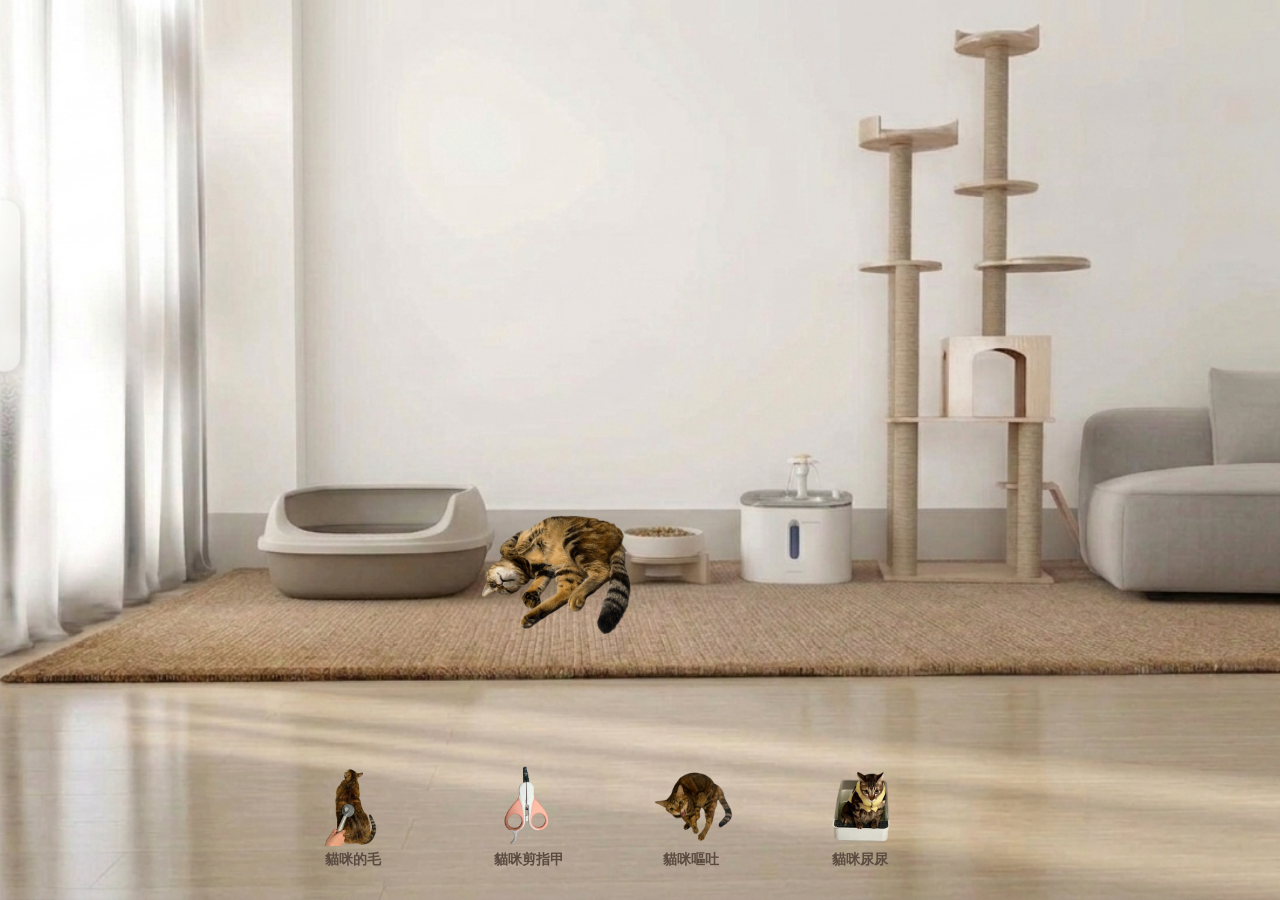
==== report.html @ ec7f3170 "重新上傳" ====
<!DOCTYPE html>
<html lang="zh-TW">

<head>
    <meta charset="UTF-8">
    <meta name="viewport" content="width=device-width, initial-scale=1.0">
    <title>Your report</title>
    <link rel="icon" href="./img/icon.png">
    <script src="./jquery.js"></script>
    <link rel="stylesheet" href="./Index.css">
</head>

<body>
    <div class="roombackground">
        <ul style="list-style-type: none;" class="cost">
            <li id="result">
                <img src="./img/report.png"><br>
                結算<br>報告
            </li>
            <li id="comeback">
                <img src="./img/back.png"><br>
                返回<br>遊戲
            </li>
        </ul>

        <div class="catroom">
            <img src="./img/happy.png" id="happyCat">
        </div>

        <div class="room">
            <div class="funButton">
                <div class="knowledgebtn" data-type="fur"><img src="./img/fur.png" id="fur" title=點擊獲得&#10;更多小知識>
                <br><span class="btntext">貓咪的毛</span></div>
                <div class="knowledgebtn" data-type="nail"><img src="./img/nail.png" id="nail" title=點擊獲得&#10;更多小知識>
                <br><span class="btntext">貓咪剪指甲</span></div>
                <div class="knowledgebtn" data-type="vomit"><img src="./img/vomit.png" id="vomit" title=點獲得更多&#10;小知識>                <br><span class="btntext">貓咪嘔吐</span></div>
                <div class="knowledgebtn" data-type="pee"><img src="./img/pee.png" id="pee" title=點擊獲得&#10;更多小知識>
                <br><span class="btntext">貓咪尿尿</span></div>
            </div>
        </div>

        <div id="knowledge" class="knw" style="display:none;">
            <div class="knwcontent">
                <h2 id="knwTitle" style="color: #5a4b41;"></h2>
                <img id="knwImg" src="" alt="知識圖片" style="width:100%; margin:10px 0;">
                <p id="knwText"></p>
                <button class="knwclosebtn" onclick="$('#knowledge').fadeOut()">close</button>
            </div>
        </div>


        <div id="report" class="rep" style="display:none;">
            <div class="repcontent">
                <p id="repText"></p>
                <button id="closebtn" onclick="$('#report').fadeOut()">✘</button>
            </div>
        </div>
    </div>

    <!-- <script src="./Index.js"></script> -->
    <script src="./report.js"></script>

</body>

</html>
---- Index.css ----
html,
body {
    margin: 0;
    padding: 0;
    width: 100%;
    height: 100%;
    overflow: hidden;
    background-color: #000;
}

.roombackground {
    /* 忽略父元素固定位置 */
    position: fixed;
    top: 0;
    left: 0;
    /* 螢幕的百分比 */
    width: 100vw;
    height: 100vh;
    background-image: url('./img/background.png');
    background-size: cover;
    background-position: center;
    /* 類似圖層的排序數字大越前 */
    z-index: 1;
}

.room {
    position: fixed;
    top: 0;
    left: 0;
    width: 100vw;
    height: 100vh;
    z-index: 9999;
    /* 讓介面以外的地方可以點擊後方 */
    pointer-events: none;
}

.catroom {
    /* 這個容器具有固定的比例，但會隨父層自動縮放 */
    position: fixed;
    top: 50%;
    left: 50%;
    transform: translate(-50%, -50%);
    width: 100%;
    max-width: 1911px;
    /* 寬高比 */
    aspect-ratio: 1365 / 768;
    z-index: 2;
    pointer-events: none;
}

.funButton {
    pointer-events: auto;
    cursor: pointer;
}

/* 貓咪 */
.allCat {
    position: absolute;
    height: auto;
    display: none;
}

#myCat {
    position: absolute;
    width: 11.0%;
    bottom: 28%;
    left: 51%;
    transform: translateX(-50%);
}

#myCatLeft {
    position: absolute;
    width: 13.2%;
    bottom: 19%;
    left: 10%;
}

#myCatRight {
    position: absolute;
    width: 14%;
    bottom: 40%;
    left: 91%;
    transform: translateX(-50%);
}

#myCatIn {
    position: absolute;
    width: 4.9%;
    bottom: 53%;
    left: 72.5%;
    transform: translateX(-50%);
}

#myCatUp {
    position: absolute;
    width: 13.5%;
    bottom: 45.5%;
    left: 66.5%;
    transform: translateX(-50%);
}

#myCatEat {
    position: absolute;
    width: 11.0%;
    bottom: 23%;
    left: 54.5%;
    transform: translateX(-50%);
}

#myCatPupu {
    position: absolute;
    width: 12%;
    bottom: 29%;
    left: 28%;
}

#playing {
    position: absolute;
    width: 16.0%;
    bottom: 27%;
    left: 50%;
    transform: translateX(-50%);
}

#playing1 {
    position: absolute;
    width: 15.0%;
    /* bottom: 12%; */
    bottom: -20%;
    /* 初始位置：躲在螢幕下方 */
    left: 68%;
    transform: translateX(-50%);
    transition: bottom 0.5s ease-out;
}

#happyCat {
    position: absolute;
    height: auto;
    width: 12%;
    bottom: 24.5%;
    left: 43.5%;
    transform: translateX(-50%);
}

/* 玩耍動畫 */
.blur-wiggle {
    /* 怎麼使用劇本 */
    animation: fast-wiggle 0.1s ease-in-out infinite alternate;
}

/* 動畫劇本 怎麼動 */
@keyframes fast-wiggle {
    0% {
        transform: translateX(-50%) rotate(-12deg) scale(1.05);
    }

    100% {
        transform: translateX(-50%) rotate(12deg) scale(1.05);
    }
}

/* 左側選單 */
.cost {
    position: fixed;
    left: 0;
    top: 30%;
    transform: translateY(-50%) translateX(calc(-100% + 20px));

    width: 12vw;
    min-width: 60px;
    max-width: 120px;

    /* 半透明的顏色 */
    background: rgba(255, 255, 255, 0.25);
    /* 背後模糊 看起來像玻璃的質感 */
    backdrop-filter: blur(5px);
    border-radius: 0 15px 15px 0;
    box-shadow: 2px 2px 10px rgba(0, 0, 0, 0.1);

    padding: 1.5vh 0.5vw;
    /* 轉場 互動 漸進式揭露 */
    transition: transform 0.3s ease;
    z-index: 100;
}

.cost li {
    display: flex;
    /* 子元素縱向居中 */
    align-items: center;
    padding: 0.8vw 0.4vw;
    margin: 0.5vh 0;

    color: #5a4b41;
    font-weight: bold;
    /* 最小值,理想值,最大值 */
    font-size: clamp(10px, 1vw, 12px);

    border-radius: 8px;
    /* 允許換行 */
    white-space: normal;
    line-height: 1.2;

    opacity: 0.4;
    pointer-events: none;
    filter: grayscale(100%);
    transition: all 0.3s ease;
    cursor: default;
}

.cost img {
    width: 3.5vw;
    height: 3.5vw;
    min-width: 20px;
    min-height: 20px;
    margin-right: 0.8vw;
    object-fit: contain;
    flex-shrink: 0;
}

.cost:hover {
    transform: translateY(-50%) translateX(0);
}

.cost li:hover {
    background: rgba(255, 255, 255, 0.4);
}


.cost li.enabled {
    opacity: 1;
    pointer-events: auto;
    filter: grayscale(0%);
    cursor: pointer;
}

/* 上方能量條 */
.AllEnergyBar {
    position: absolute;
    top: 2%;
    right: 2%;
    display: flex;
    z-index: 100;
    /* 水平排列 */
    flex-direction: row;
    /* 垂直方向上置中對齊 會依據設定的排序方式有所不同 */
    align-items: center;
    gap: 20px;
}

.energybar {
    display: flex;
    align-items: center;
}

.energytext {
    font-weight: bold;
    color: #5a4b41;
    margin-right: 10px;
}

.energy {
    position: relative;
    width: clamp(100px, 15vw, 180px);
    height: clamp(20px, 3vh, 30px);
    background-color: #fff;
    border: 3px solid #5a4b41;
    border-radius: 6px;
    overflow: hidden;
}

.line {
    position: absolute;
    top: 0;
    left: 0;
    width: 100%;
    height: 100%;
    /* 90度方向左向右 1到19透明 20咖色線條出現 */
    background-image: repeating-linear-gradient(90deg, transparent, transparent 19%, #5a4b41 20%);
    pointer-events: none;
}

.fill {
    width: 80%;
    height: 100%;
    transition: width 0.3s ease;
}

.totalmoney {
    display: flex;
    align-items: center;
    height: clamp(20px, 3vh, 30px);
    font-size: clamp(12px, 1.2vw, 18px);
    padding: 0.1vw 3vw;
    background: #fdf6e4;
    border: 3px solid #5a4b41;
    border-radius: 6px;
    font-weight: bold;
    color: #5a4b41;
}

/* 晃動提示 */
.shaking {
    animation: shake 0.3s;
}

@keyframes shake {
    0% {
        transform: translateX(0);
    }

    25% {
        transform: translateX(-5px);
    }

    75% {
        transform: translateX(5px);
    }

    100% {
        transform: translateX(0);
    }
}

.energybar.danger .energytext {
    color: #ff4d4d !important;
    font-weight: 900;
}

.energybar.danger .energy {
    border-color: #ff4d4d !important;
}

.energybar.danger .fill {
    background-color: #ff4d4d !important;
}

/* 提示框 */
.meg {
    position: fixed;
    top: 0;
    left: 0;
    width: 100%;
    height: 100%;
    background: rgba(0, 0, 0, 0.4);
    z-index: 9999;
    display: flex;
    justify-content: center;
    align-items: center;
}

.megcontent {
    background: white;
    padding: 20px;
    border-radius: 15px;
    border: 3px solid #f9ca90;
    text-align: center;
    box-shadow: 0 4px 15px rgba(0, 0, 0, 0.2);
}

.megcontent button {
    margin-top: 15px;
    padding: 8px 20px;
    border-radius: 10px;
    border: none;
    background: #f9ca90;
    color: white;
    font-weight: bold;
    cursor: pointer;
}

/* 下方按鈕 */
.funButton {
    position: absolute;
    bottom: 2%;
    left: 0;
    right: 0;
    z-index: 100;
    gap: 2vw;
    pointer-events: auto;
    display: grid;
    /* 4欄 平均分成4等份 */
    grid-template-columns: repeat(4, 1fr);
    padding: 1vw;
    max-width: 650px;
    margin: 0 auto;
    width: 100%;
}

.funButton img {
    width: clamp(40px, 8vw, 80px);
    height: auto;
    cursor: pointer;
    transition: transform 0.2s;
}

.funButton img:hover {
    transform: scale(1.1);
}

.btntext {
    font-family: "Microsoft JhengHei", sans-serif;
    font-weight: bold;
    margin-top: 5px;  
    margin-left: 10px;
    font-size: 14px;
    color: #5a4b41;
    width: 100%;
}




/* 結算畫面 */

#showReportLink {
    position: absolute;
    /* height: 13px;  */
    width: auto;
    bottom: 5%;
    right: 2%;
    display: none;
    color: #f9ca90;
    padding: 5px 5px;
    border-radius: 8px;
    cursor: pointer;
    z-index: 1000;
}

#reportLink {
    font-family: "Microsoft JhengHei", sans-serif;
    font-size: 12px;
    font-weight: bold;
    /* text-decoration: none;  刪除預設的藍色底線 */
    display: flex;
    justify-content: center;
    align-items: center;
    color: #fdf6e4;
}

#showReportLink:hover {
    background-color: #f9ca90;
}


/* 確保視窗內容可以容納定位元件 */
.rep {
    position: fixed;
    top: 0;
    left: 0;
    width: 100%;
    height: 100%;
    background: rgba(0, 0, 0, 0.6);
    display: flex;
    justify-content: center;
    align-items: center;
    z-index: 9999;
}

.repcontent {
    background: #faf9f6;
    width: 80%;
    max-width: 500px;
    padding: 40px;
    border-radius: 20px;
    border: 3px solid #f9ca90;
    position: relative;
    text-align: center;
}

/* 右上角叉叉按鈕 */
#closebtn {
    position: absolute;
    top: -10px;
    right: -10px;
    width: 35px;
    height: 35px;
    background: #ff6b6b;
    color: white;
    border-radius: 50%;
    border: none;
    font-weight: bold;
    cursor: pointer;
    font-size: 20px;
}

.knowledgebtn img {
    width: clamp(40px, 8vw, 80px);
    height: auto;
    cursor: pointer;
    transition: transform 0.2s;
    height: 80px;      /* 強制設定高度 */
    object-fit: contain; /* 確保圖片不變形 */
}

#knwImg {
    max-width: 300px;
    height: auto;
    margin: 10px auto;
    /* 上下邊距，讓它跟標題文字有區隔 */
    border-radius: 10px;
    display: block;
}


.knw {
    position: fixed;
    top: 0;
    left: 0;
    width: 100%;
    height: 100%;
    background: rgba(0, 0, 0, 0.5);
    display: flex;
    justify-content: center;
    align-items: center;
    z-index: 9999;
}

/* 視窗本體 */
.knwcontent {
    background: #faf9f6;
    border: 3px solid #f9ca90;
    border-radius: 20px;
    padding: 30px;
    width: 90%;
    max-width: 60vw;
    max-height: 85vh;
    overflow-y: auto;
    /* 內容超出時自動產生滾動條 */
    text-align: center;
    box-shadow: 0 5px 15px rgba(0, 0, 0, 0.1);
    box-sizing: border-box;
    /* 確保 padding 不會把寬度撐爆 */

    text-align: center; /* 讓內容物（包括圖片）預設水平置中 */
    display: flex;
    flex-direction: column; /* 讓內容垂直堆疊 */
    align-items: center;    /* 強制所有子元素（包括圖片）水平置中 */
}

/* 文字區域美化 */
#knwText {
    white-space: pre-line;
    margin-bottom: 25px;
    font-size: 16px;
    color: #5a4b41;
    line-height: 1.5;
}

/* 下方關閉按鈕風格 */
.knwclosebtn {
    background-color: #f9ca90;
    color: white;
    border: none;
    padding: 10px 30px;
    border-radius: 20px;
    font-weight: bold;
    cursor: pointer;
    transition: 0.3s;
}

.knwclosebtn:hover {
    background-color: #f7b768;
    transform: translateY(-2px);
}
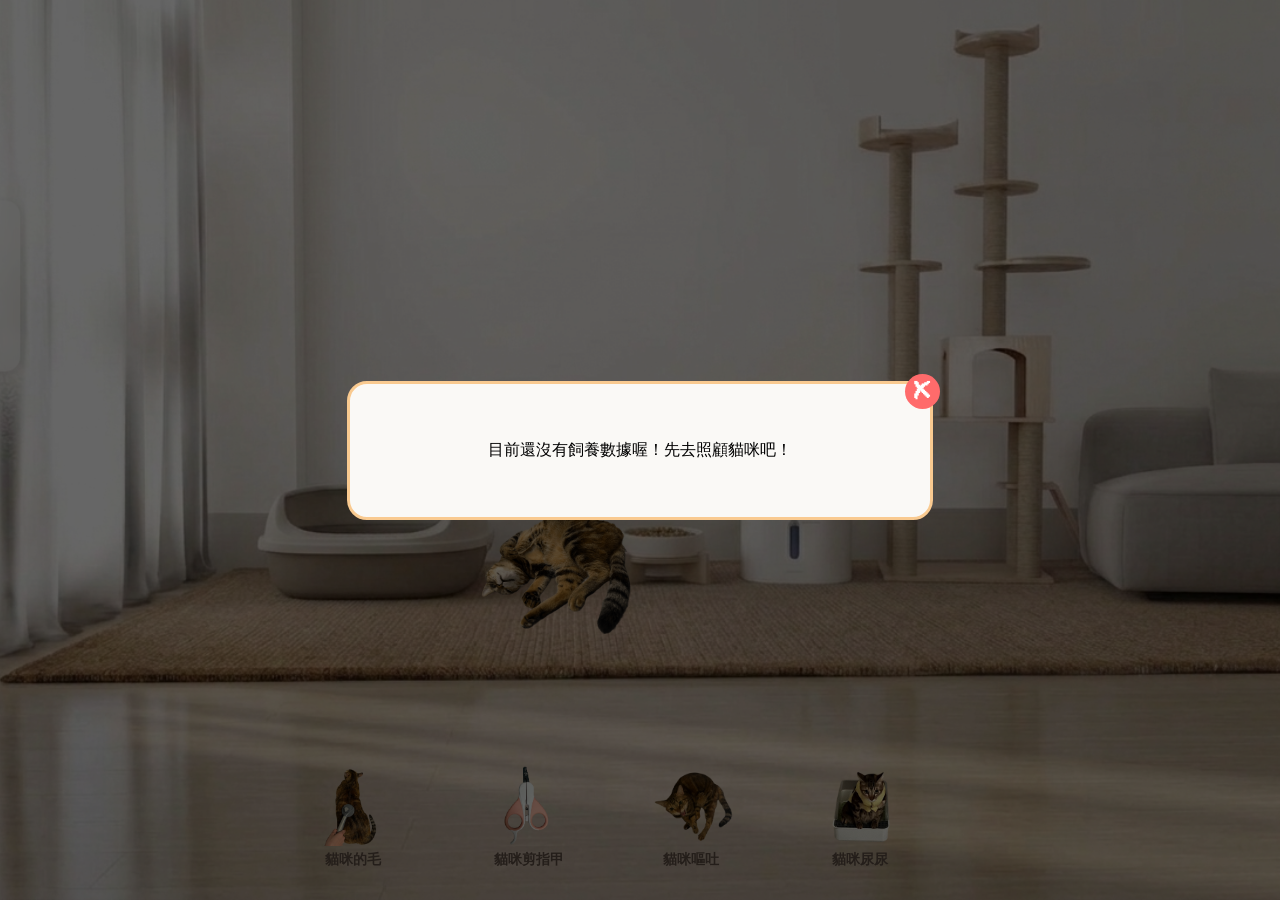
==== commit 8803a018: "Update jQuery script source to CDN" ====
--- a/report.html
+++ b/report.html
@@ -6,7 +6,7 @@
     <meta name="viewport" content="width=device-width, initial-scale=1.0">
     <title>Your report</title>
     <link rel="icon" href="./img/icon.png">
-    <script src="./jquery.js"></script>
+    <script src="https://code.jquery.com/jquery-3.7.1.min.js"></script>
     <link rel="stylesheet" href="./Index.css">
 </head>
 
@@ -62,4 +62,4 @@
 
 </body>
 
-</html>+</html>
